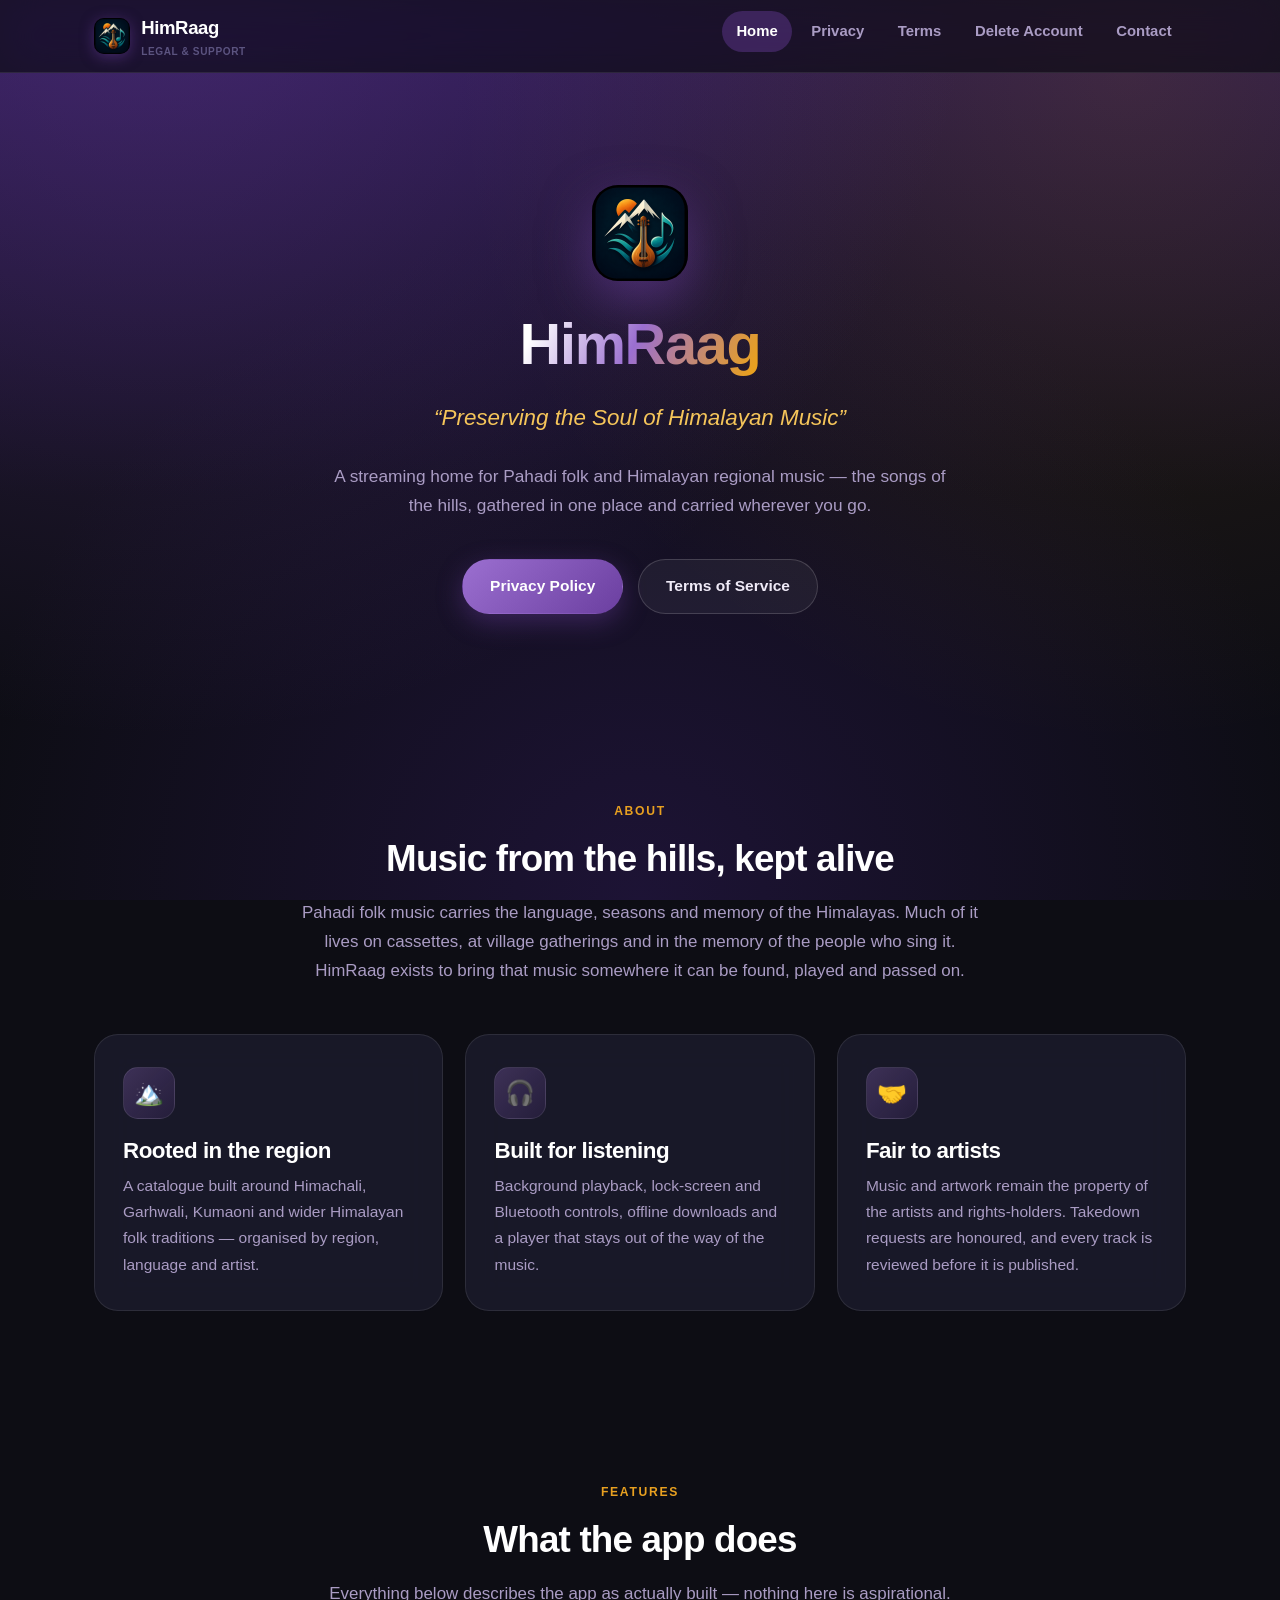
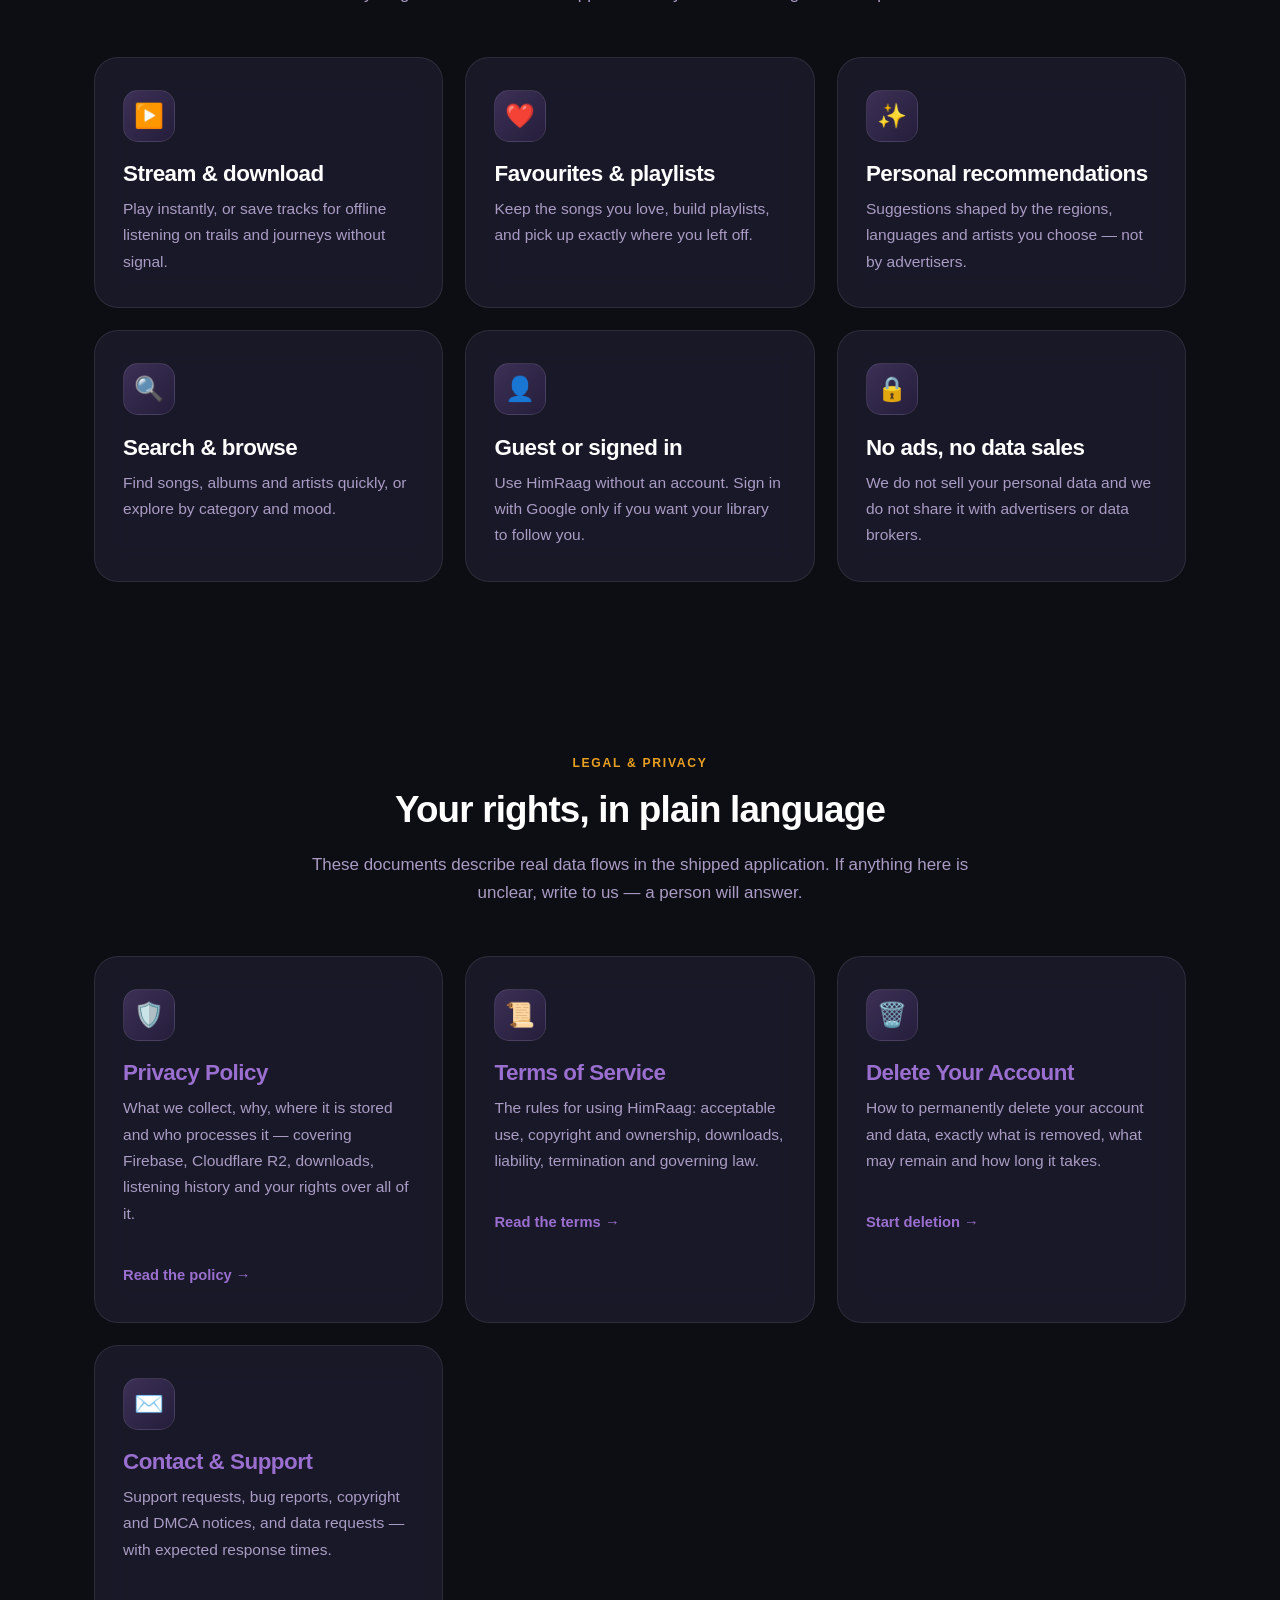
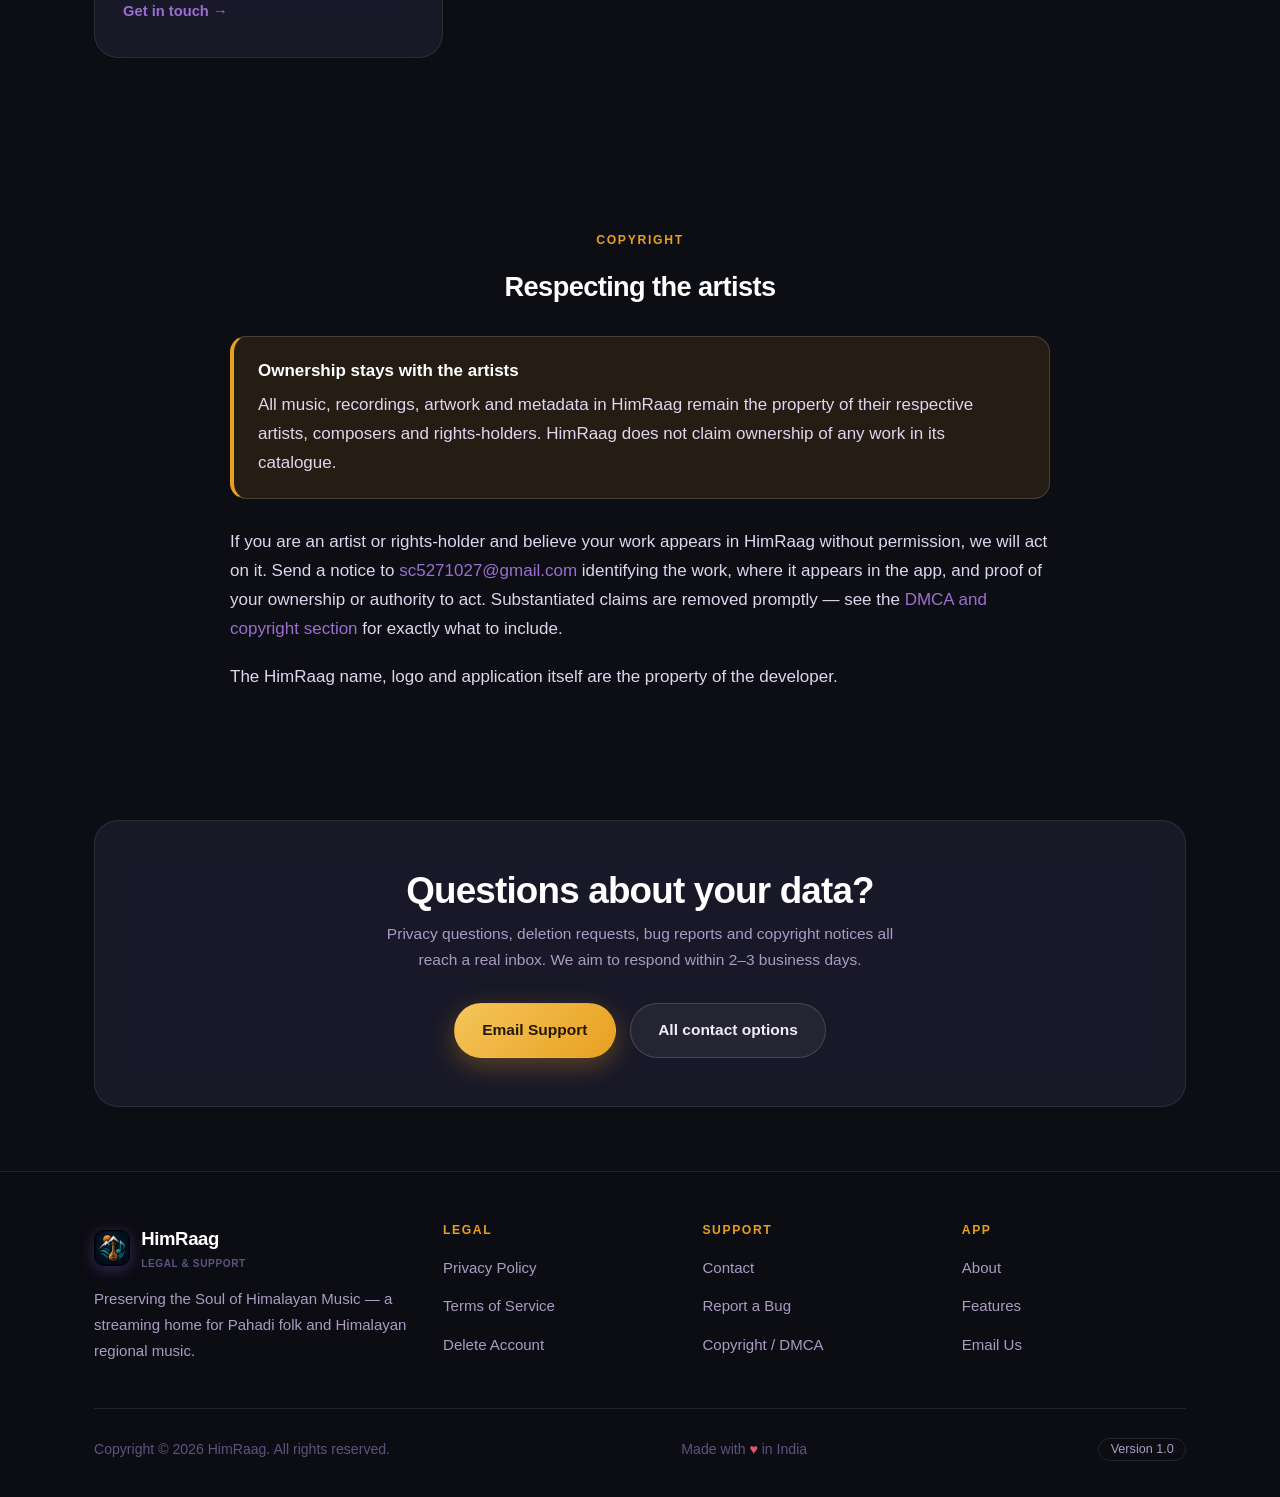
==== index.html @ b39564b3 "Create production legal website for HimRaag Replaces the placeholder README with a complete static l" ====
<!DOCTYPE html>
<html lang="en">
<head>
<meta charset="utf-8">
<meta name="viewport" content="width=device-width, initial-scale=1">
<title>HimRaag — Preserving the Soul of Himalayan Music</title>
<meta name="description" content="HimRaag is a music streaming app for Pahadi folk and Himalayan regional music. Read our privacy policy, terms of service, account deletion process and contact details.">
<meta name="keywords" content="HimRaag, Pahadi music, Himalayan music, folk music app, Himachali songs, Uttarakhandi music, privacy policy, terms of service, Android music app">
<meta name="author" content="Sumit Chauhan">
<meta name="theme-color" content="#0D0D14">
<link rel="canonical" href="https://gosling-dude.github.io/himraag-legal/">

<!-- Open Graph -->
<meta property="og:type" content="website">
<meta property="og:site_name" content="HimRaag">
<meta property="og:title" content="HimRaag — Preserving the Soul of Himalayan Music">
<meta property="og:description" content="Official legal and support home for HimRaag, a streaming app for Pahadi folk and Himalayan regional music.">
<meta property="og:url" content="https://gosling-dude.github.io/himraag-legal/">
<meta property="og:image" content="https://gosling-dude.github.io/himraag-legal/assets/images/logo.png">
<meta property="og:locale" content="en_IN">

<!-- Twitter -->
<meta name="twitter:card" content="summary">
<meta name="twitter:title" content="HimRaag — Preserving the Soul of Himalayan Music">
<meta name="twitter:description" content="Official legal and support home for HimRaag, a streaming app for Pahadi folk and Himalayan regional music.">
<meta name="twitter:image" content="https://gosling-dude.github.io/himraag-legal/assets/images/logo.png">

<link rel="icon" href="assets/images/logo.png" type="image/png">
<link rel="apple-touch-icon" href="assets/images/logo.png">
<link rel="stylesheet" href="assets/css/style.css">
</head>
<body>
<a class="skip-link" href="#main">Skip to content</a>

<header class="site-header">
  <div class="container">
    <nav class="nav" aria-label="Primary">
      <a class="brand" href="index.html">
        <img src="assets/images/logo.png" alt="" width="36" height="36">
        <span>HimRaag<small>Legal &amp; Support</small></span>
      </a>
      <input type="checkbox" id="nav-toggle" class="nav-toggle" aria-label="Toggle navigation menu">
      <label for="nav-toggle" class="nav-toggle-label"><span></span></label>
      <ul class="nav-links">
        <li><a href="index.html" aria-current="page">Home</a></li>
        <li><a href="privacy.html">Privacy</a></li>
        <li><a href="terms.html">Terms</a></li>
        <li><a href="delete-account.html">Delete Account</a></li>
        <li><a href="contact.html">Contact</a></li>
      </ul>
    </nav>
  </div>
</header>

<main id="main">

  <!-- Hero -->
  <section class="hero">
    <div class="container">
      <img class="hero-logo" src="assets/images/logo.png" alt="HimRaag app icon" width="96" height="96">
      <h1 class="rise"><span class="grad-text">HimRaag</span></h1>
      <p class="tagline rise rise-1">&ldquo;Preserving the Soul of Himalayan Music&rdquo;</p>
      <p class="lede rise rise-2">
        A streaming home for Pahadi folk and Himalayan regional music &mdash; the songs of
        the hills, gathered in one place and carried wherever you go.
      </p>
      <div class="btn-row center rise rise-3">
        <a class="btn btn-primary" href="privacy.html">Privacy Policy</a>
        <a class="btn btn-ghost" href="terms.html">Terms of Service</a>
      </div>
    </div>
  </section>

  <!-- About -->
  <section class="section" id="about">
    <div class="container">
      <div class="section-head center">
        <span class="eyebrow">About</span>
        <h2>Music from the hills, kept alive</h2>
        <p>
          Pahadi folk music carries the language, seasons and memory of the Himalayas. Much of it
          lives on cassettes, at village gatherings and in the memory of the people who sing it.
          HimRaag exists to bring that music somewhere it can be found, played and passed on.
        </p>
      </div>

      <div class="grid grid-3">
        <article class="card">
          <div class="card-icon" aria-hidden="true">🏔️</div>
          <h3>Rooted in the region</h3>
          <p>
            A catalogue built around Himachali, Garhwali, Kumaoni and wider Himalayan folk
            traditions &mdash; organised by region, language and artist.
          </p>
        </article>
        <article class="card">
          <div class="card-icon" aria-hidden="true">🎧</div>
          <h3>Built for listening</h3>
          <p>
            Background playback, lock-screen and Bluetooth controls, offline downloads and a
            player that stays out of the way of the music.
          </p>
        </article>
        <article class="card">
          <div class="card-icon" aria-hidden="true">🤝</div>
          <h3>Fair to artists</h3>
          <p>
            Music and artwork remain the property of the artists and rights-holders. Takedown
            requests are honoured, and every track is reviewed before it is published.
          </p>
        </article>
      </div>
    </div>
  </section>

  <!-- Features -->
  <section class="section section--tight" id="features">
    <div class="container">
      <div class="section-head center">
        <span class="eyebrow">Features</span>
        <h2>What the app does</h2>
        <p>Everything below describes the app as actually built &mdash; nothing here is aspirational.</p>
      </div>

      <div class="grid grid-3">
        <article class="card">
          <div class="card-icon" aria-hidden="true">▶️</div>
          <h3>Stream &amp; download</h3>
          <p>Play instantly, or save tracks for offline listening on trails and journeys without signal.</p>
        </article>
        <article class="card">
          <div class="card-icon" aria-hidden="true">❤️</div>
          <h3>Favourites &amp; playlists</h3>
          <p>Keep the songs you love, build playlists, and pick up exactly where you left off.</p>
        </article>
        <article class="card">
          <div class="card-icon" aria-hidden="true">✨</div>
          <h3>Personal recommendations</h3>
          <p>Suggestions shaped by the regions, languages and artists you choose &mdash; not by advertisers.</p>
        </article>
        <article class="card">
          <div class="card-icon" aria-hidden="true">🔍</div>
          <h3>Search &amp; browse</h3>
          <p>Find songs, albums and artists quickly, or explore by category and mood.</p>
        </article>
        <article class="card">
          <div class="card-icon" aria-hidden="true">👤</div>
          <h3>Guest or signed in</h3>
          <p>Use HimRaag without an account. Sign in with Google only if you want your library to follow you.</p>
        </article>
        <article class="card">
          <div class="card-icon" aria-hidden="true">🔒</div>
          <h3>No ads, no data sales</h3>
          <p>We do not sell your personal data and we do not share it with advertisers or data brokers.</p>
        </article>
      </div>
    </div>
  </section>

  <!-- Legal hub -->
  <section class="section" id="legal">
    <div class="container">
      <div class="section-head center">
        <span class="eyebrow">Legal &amp; Privacy</span>
        <h2>Your rights, in plain language</h2>
        <p>
          These documents describe real data flows in the shipped application. If anything here
          is unclear, write to us &mdash; a person will answer.
        </p>
      </div>

      <div class="grid grid-2">
        <article class="card">
          <div class="card-icon" aria-hidden="true">🛡️</div>
          <h3><a class="card-link" href="privacy.html">Privacy Policy</a></h3>
          <p>
            What we collect, why, where it is stored and who processes it &mdash; covering Firebase,
            Cloudflare R2, downloads, listening history and your rights over all of it.
          </p>
          <span class="card-arrow">Read the policy →</span>
        </article>

        <article class="card">
          <div class="card-icon" aria-hidden="true">📜</div>
          <h3><a class="card-link" href="terms.html">Terms of Service</a></h3>
          <p>
            The rules for using HimRaag: acceptable use, copyright and ownership, downloads,
            liability, termination and governing law.
          </p>
          <span class="card-arrow">Read the terms →</span>
        </article>

        <article class="card">
          <div class="card-icon" aria-hidden="true">🗑️</div>
          <h3><a class="card-link" href="delete-account.html">Delete Your Account</a></h3>
          <p>
            How to permanently delete your account and data, exactly what is removed, what may
            remain and how long it takes.
          </p>
          <span class="card-arrow">Start deletion →</span>
        </article>

        <article class="card">
          <div class="card-icon" aria-hidden="true">✉️</div>
          <h3><a class="card-link" href="contact.html">Contact &amp; Support</a></h3>
          <p>
            Support requests, bug reports, copyright and DMCA notices, and data requests &mdash;
            with expected response times.
          </p>
          <span class="card-arrow">Get in touch →</span>
        </article>
      </div>
    </div>
  </section>

  <!-- Copyright -->
  <section class="section section--tight" id="copyright">
    <div class="container">
      <div class="prose" style="padding-block:0">
        <div class="section-head center" style="margin-bottom:2rem">
          <span class="eyebrow">Copyright</span>
          <h2>Respecting the artists</h2>
        </div>

        <div class="callout callout--gold">
          <strong>Ownership stays with the artists</strong>
          <p>
            All music, recordings, artwork and metadata in HimRaag remain the property of their
            respective artists, composers and rights-holders. HimRaag does not claim ownership of
            any work in its catalogue.
          </p>
        </div>

        <p>
          If you are an artist or rights-holder and believe your work appears in HimRaag without
          permission, we will act on it. Send a notice to
          <a href="mailto:sc5271027@gmail.com">sc5271027@gmail.com</a> identifying the work, where
          it appears in the app, and proof of your ownership or authority to act. Substantiated
          claims are removed promptly &mdash; see the
          <a href="contact.html#dmca">DMCA and copyright section</a> for exactly what to include.
        </p>

        <p style="margin-bottom:0">
          The HimRaag name, logo and application itself are the property of the developer.
        </p>
      </div>
    </div>
  </section>

  <!-- Contact CTA -->
  <section class="section section--tight">
    <div class="container">
      <div class="card" style="text-align:center;padding:3rem 1.75rem">
        <h2 style="margin-bottom:0.5rem">Questions about your data?</h2>
        <p style="max-width:520px;margin:0 auto 1.8rem;color:var(--text-dim)">
          Privacy questions, deletion requests, bug reports and copyright notices all reach a real
          inbox. We aim to respond within 2&ndash;3 business days.
        </p>
        <div class="btn-row center">
          <a class="btn btn-gold" href="mailto:sc5271027@gmail.com">Email Support</a>
          <a class="btn btn-ghost" href="contact.html">All contact options</a>
        </div>
      </div>
    </div>
  </section>

</main>

<footer class="site-footer">
  <div class="container">
    <div class="footer-top">
      <div class="footer-brand">
        <a class="brand" href="index.html">
          <img src="assets/images/logo.png" alt="" width="36" height="36">
          <span>HimRaag<small>Legal &amp; Support</small></span>
        </a>
        <p>Preserving the Soul of Himalayan Music &mdash; a streaming home for Pahadi folk and Himalayan regional music.</p>
      </div>

      <div class="footer-col">
        <h4>Legal</h4>
        <ul>
          <li><a href="privacy.html">Privacy Policy</a></li>
          <li><a href="terms.html">Terms of Service</a></li>
          <li><a href="delete-account.html">Delete Account</a></li>
        </ul>
      </div>

      <div class="footer-col">
        <h4>Support</h4>
        <ul>
          <li><a href="contact.html">Contact</a></li>
          <li><a href="contact.html#bugs">Report a Bug</a></li>
          <li><a href="contact.html#dmca">Copyright / DMCA</a></li>
        </ul>
      </div>

      <div class="footer-col">
        <h4>App</h4>
        <ul>
          <li><a href="index.html#about">About</a></li>
          <li><a href="index.html#features">Features</a></li>
          <li><a href="mailto:sc5271027@gmail.com">Email Us</a></li>
        </ul>
      </div>
    </div>

    <div class="footer-bottom">
      <p>Copyright &copy; <span>2026</span> HimRaag. All rights reserved.</p>
      <p>Made with <span class="heart" aria-hidden="true">&hearts;</span><span class="sr-only"> love</span> in India</p>
      <p><span class="version">Version 1.0</span></p>
    </div>
  </div>
</footer>

</body>
</html>
---- assets/css/style.css ----
/* ==========================================================================
   HimRaag — Legal Site
   Preserving the Soul of Himalayan Music

   Pure CSS. No frameworks, no external fonts, no JavaScript dependencies.
   Palette is taken verbatim from the Flutter app (lib/core/theme/app_colors.dart)
   so the website and the product read as one brand.
   ========================================================================== */

/* --------------------------------------------------------------------------
   1. Design tokens
   -------------------------------------------------------------------------- */
:root {
  /* Brand — matches AppColors in the Android app */
  --purple:        #6B3FA0;   /* Deep mountain purple  */
  --purple-dark:   #4A2B70;
  --purple-light:  #9B6FD0;
  --gold:          #E8A020;   /* Saffron / turmeric    */
  --gold-light:    #F5C55A;

  /* Surfaces */
  --bg:            #0D0D14;
  --surface:       #1A1A2E;
  --card:          #232338;
  --elevated:      #2C2C45;
  --grad-start:    #2A1850;

  /* Text */
  --text:          #F0EBF8;
  --text-dim:      #AA9CC4;
  --text-faint:    #5C5480;

  /* Semantic */
  --danger:        #E5556B;
  --success:       #4FC17A;

  /* Glass */
  --glass-bg:      rgba(35, 35, 56, 0.55);
  --glass-brd:     rgba(255, 255, 255, 0.09);
  --glass-brd-hi:  rgba(255, 255, 255, 0.16);

  /* Geometry */
  --r-sm: 10px;
  --r-md: 16px;
  --r-lg: 24px;
  --r-xl: 32px;
  --maxw: 1140px;
  --maxw-prose: 820px;

  /* Motion */
  --ease: cubic-bezier(0.22, 1, 0.36, 1);
  --dur: 0.45s;

  /* Type scale */
  --f-sans: -apple-system, BlinkMacSystemFont, "Segoe UI", "Inter", Roboto,
            "Helvetica Neue", Arial, "Noto Sans", sans-serif;
  --f-mono: "SF Mono", "Cascadia Mono", "Fira Code", Consolas, monospace;
}

/* --------------------------------------------------------------------------
   2. Reset
   -------------------------------------------------------------------------- */
*, *::before, *::after { box-sizing: border-box; }

html {
  -webkit-text-size-adjust: 100%;
  scroll-behavior: smooth;
  scroll-padding-top: 90px;   /* clears the sticky header on anchor jumps */
}

body {
  margin: 0;
  font-family: var(--f-sans);
  font-size: 17px;
  line-height: 1.7;
  color: var(--text);
  background: var(--bg);
  -webkit-font-smoothing: antialiased;
  -moz-osx-font-smoothing: grayscale;
  overflow-x: hidden;
}

/* Ambient gradient wash. Fixed + layered behind everything, costs no repaint. */
body::before {
  content: "";
  position: fixed;
  inset: 0;
  z-index: -1;
  background:
    radial-gradient(circle at 12% -10%, rgba(107, 63, 160, 0.42), transparent 55%),
    radial-gradient(circle at 88% 8%,  rgba(232, 160, 32, 0.13), transparent 48%),
    radial-gradient(circle at 50% 100%, rgba(42, 24, 80, 0.55), transparent 62%),
    linear-gradient(180deg, var(--grad-start) 0%, var(--bg) 55%);
}

img { max-width: 100%; height: auto; display: block; border-style: none; }

a { color: var(--purple-light); text-decoration: none; transition: color 0.2s var(--ease); }
a:hover { color: var(--gold-light); }

h1, h2, h3, h4 {
  margin: 0 0 0.5em;
  line-height: 1.2;
  font-weight: 750;
  letter-spacing: -0.022em;
  color: #fff;
}

h1 { font-size: clamp(2.1rem, 5.4vw, 3.6rem); }
h2 { font-size: clamp(1.55rem, 3.4vw, 2.3rem); }
h3 { font-size: clamp(1.15rem, 2.2vw, 1.4rem); }
p  { margin: 0 0 1.15em; }

ul, ol { margin: 0 0 1.15em; padding-left: 1.35em; }
li { margin-bottom: 0.5em; }

code {
  font-family: var(--f-mono);
  font-size: 0.87em;
  background: rgba(255, 255, 255, 0.07);
  border: 1px solid var(--glass-brd);
  border-radius: 6px;
  padding: 0.15em 0.45em;
  color: var(--gold-light);
  word-break: break-word;
}

hr {
  border: 0;
  height: 1px;
  margin: 2.6rem 0;
  background: linear-gradient(90deg, transparent, var(--glass-brd-hi), transparent);
}

/* Visible focus for keyboard users — never remove without a replacement. */
:focus-visible {
  outline: 2px solid var(--gold);
  outline-offset: 3px;
  border-radius: 4px;
}

::selection { background: var(--purple); color: #fff; }

/* --------------------------------------------------------------------------
   3. Layout
   -------------------------------------------------------------------------- */
.container {
  width: 100%;
  max-width: var(--maxw);
  margin-inline: auto;
  padding-inline: 24px;
}

.section { padding: clamp(3.5rem, 8vw, 6.5rem) 0; }
.section--tight { padding: clamp(2.5rem, 5vw, 4rem) 0; }

.section-head { max-width: 680px; margin-bottom: 3rem; }
.section-head.center { margin-inline: auto; text-align: center; }
.section-head p { color: var(--text-dim); font-size: 1.06rem; margin-bottom: 0; }

.eyebrow {
  display: inline-block;
  font-size: 0.76rem;
  font-weight: 700;
  letter-spacing: 0.14em;
  text-transform: uppercase;
  color: var(--gold);
  margin-bottom: 0.9rem;
}

/* Visually hidden, still announced by screen readers. */
.sr-only {
  position: absolute;
  width: 1px;
  height: 1px;
  padding: 0;
  margin: -1px;
  overflow: hidden;
  clip: rect(0, 0, 0, 0);
  white-space: nowrap;
  border: 0;
}

/* Skip link — first tab stop on every page. */
.skip-link {
  position: absolute;
  left: -9999px;
  top: 0;
  z-index: 200;
  background: var(--purple);
  color: #fff;
  padding: 0.8rem 1.4rem;
  border-radius: 0 0 var(--r-sm) 0;
  font-weight: 600;
}
.skip-link:focus {
  left: 0;
  color: #fff;
}

/* --------------------------------------------------------------------------
   4. Header / navigation  (mobile menu is pure CSS — no JS)
   -------------------------------------------------------------------------- */
.site-header {
  position: sticky;
  top: 0;
  z-index: 100;
  background: rgba(13, 13, 20, 0.72);
  backdrop-filter: blur(22px) saturate(150%);
  -webkit-backdrop-filter: blur(22px) saturate(150%);
  border-bottom: 1px solid var(--glass-brd);
}

.nav {
  display: flex;
  align-items: center;
  justify-content: space-between;
  gap: 1rem;
  min-height: 72px;
}

.brand {
  display: flex;
  align-items: center;
  gap: 0.7rem;
  font-weight: 800;
  font-size: 1.16rem;
  letter-spacing: -0.02em;
  color: #fff;
  flex-shrink: 0;
}
.brand:hover { color: #fff; }
.brand img {
  width: 36px;
  height: 36px;
  border-radius: 10px;
  box-shadow: 0 3px 14px rgba(107, 63, 160, 0.5);
}
.brand span small {
  display: block;
  font-size: 0.63rem;
  font-weight: 600;
  letter-spacing: 0.06em;
  color: var(--text-faint);
  text-transform: uppercase;
}

.nav-links {
  display: flex;
  align-items: center;
  gap: 0.3rem;
  list-style: none;
  margin: 0;
  padding: 0;
}

.nav-links a {
  display: block;
  padding: 0.5rem 0.9rem;
  border-radius: 999px;
  font-size: 0.93rem;
  font-weight: 600;
  color: var(--text-dim);
  transition: color 0.2s var(--ease), background 0.2s var(--ease);
}
.nav-links a:hover { color: #fff; background: rgba(255, 255, 255, 0.07); }

/* Current page — also carries aria-current in the markup */
.nav-links a[aria-current="page"] {
  color: #fff;
  background: rgba(107, 63, 160, 0.42);
}

/* Hamburger — hidden on desktop, toggled by a checkbox on mobile */
.nav-toggle { display: none; }
.nav-toggle-label { display: none; }

/* --------------------------------------------------------------------------
   5. Buttons
   -------------------------------------------------------------------------- */
.btn {
  display: inline-flex;
  align-items: center;
  justify-content: center;
  gap: 0.55rem;
  padding: 0.85rem 1.7rem;
  border: 1px solid transparent;
  border-radius: 999px;
  font: inherit;
  font-size: 0.97rem;
  font-weight: 650;
  cursor: pointer;
  text-align: center;
  transition: transform 0.25s var(--ease), box-shadow 0.25s var(--ease),
              background 0.25s var(--ease), border-color 0.25s var(--ease);
}

.btn-primary {
  background: linear-gradient(135deg, var(--purple-light), var(--purple));
  color: #fff;
  box-shadow: 0 8px 26px rgba(107, 63, 160, 0.42);
}
.btn-primary:hover {
  color: #fff;
  transform: translateY(-2px);
  box-shadow: 0 13px 34px rgba(107, 63, 160, 0.58);
}

.btn-gold {
  background: linear-gradient(135deg, var(--gold-light), var(--gold));
  color: #23180A;
  box-shadow: 0 8px 26px rgba(232, 160, 32, 0.32);
}
.btn-gold:hover {
  color: #23180A;
  transform: translateY(-2px);
  box-shadow: 0 13px 34px rgba(232, 160, 32, 0.45);
}

.btn-ghost {
  background: rgba(255, 255, 255, 0.05);
  border-color: var(--glass-brd-hi);
  color: var(--text);
}
.btn-ghost:hover {
  background: rgba(255, 255, 255, 0.1);
  color: #fff;
  transform: translateY(-2px);
}

.btn-row { display: flex; flex-wrap: wrap; gap: 0.9rem; }
.btn-row.center { justify-content: center; }

/* --------------------------------------------------------------------------
   6. Hero
   -------------------------------------------------------------------------- */
.hero {
  position: relative;
  padding: clamp(3.5rem, 10vw, 7rem) 0 clamp(3rem, 7vw, 5rem);
  text-align: center;
  overflow: hidden;
}

.hero-logo {
  width: 96px;
  height: 96px;
  margin: 0 auto 1.8rem;
  border-radius: 26px;
  box-shadow: 0 18px 50px rgba(107, 63, 160, 0.55);
  animation: float 7s ease-in-out infinite;
}

.hero h1 { margin-bottom: 0.35em; }

.hero .tagline {
  font-size: clamp(1.05rem, 2.6vw, 1.4rem);
  font-weight: 500;
  font-style: italic;
  color: var(--gold-light);
  margin-bottom: 1.1em;
}

.hero .lede {
  max-width: 640px;
  margin: 0 auto 2.2em;
  color: var(--text-dim);
  font-size: 1.08rem;
}

/* Gradient wordmark */
.grad-text {
  background: linear-gradient(115deg, #fff 8%, var(--purple-light) 48%, var(--gold) 96%);
  -webkit-background-clip: text;
  background-clip: text;
  -webkit-text-fill-color: transparent;
  color: transparent;
}

/* --------------------------------------------------------------------------
   7. Cards & grids
   -------------------------------------------------------------------------- */
.grid { display: grid; gap: 1.4rem; }
.grid-2 { grid-template-columns: repeat(auto-fit, minmax(300px, 1fr)); }
.grid-3 { grid-template-columns: repeat(auto-fit, minmax(268px, 1fr)); }

.card {
  position: relative;
  background: var(--glass-bg);
  backdrop-filter: blur(18px) saturate(140%);
  -webkit-backdrop-filter: blur(18px) saturate(140%);
  border: 1px solid var(--glass-brd);
  border-radius: var(--r-lg);
  padding: 2rem 1.75rem;
  transition: transform 0.35s var(--ease), border-color 0.35s var(--ease),
              box-shadow 0.35s var(--ease);
}
.card:hover {
  transform: translateY(-5px);
  border-color: var(--glass-brd-hi);
  box-shadow: 0 20px 46px rgba(0, 0, 0, 0.42);
}
.card h3 { margin-bottom: 0.5rem; }
.card p:last-child { margin-bottom: 0; }
.card p { color: var(--text-dim); font-size: 0.97rem; }

/* Whole-card link */
.card-link::after {
  content: "";
  position: absolute;
  inset: 0;
  border-radius: inherit;
}

.card-icon {
  display: grid;
  place-items: center;
  width: 52px;
  height: 52px;
  margin-bottom: 1.2rem;
  border-radius: 15px;
  background: linear-gradient(135deg, rgba(155, 111, 208, 0.28), rgba(107, 63, 160, 0.16));
  border: 1px solid var(--glass-brd);
  font-size: 1.5rem;
  line-height: 1;
}

.card-arrow {
  display: inline-flex;
  align-items: center;
  gap: 0.4rem;
  margin-top: 1.1rem;
  font-size: 0.92rem;
  font-weight: 650;
  color: var(--purple-light);
}
.card:hover .card-arrow { color: var(--gold-light); }

/* --------------------------------------------------------------------------
   8. Legal document pages
   -------------------------------------------------------------------------- */
.page-header {
  padding: clamp(2.8rem, 7vw, 4.6rem) 0 clamp(1.8rem, 4vw, 2.6rem);
  border-bottom: 1px solid var(--glass-brd);
  text-align: center;
}
.page-header h1 { margin-bottom: 0.45rem; }
.page-header .meta {
  color: var(--text-faint);
  font-size: 0.9rem;
  margin-bottom: 0;
}
.page-header .meta strong { color: var(--text-dim); font-weight: 600; }

.prose {
  max-width: var(--maxw-prose);
  margin-inline: auto;
  padding-block: clamp(2.2rem, 5vw, 3.4rem);
}
.prose h2 {
  margin-top: 2.8rem;
  padding-top: 0.4rem;
  font-size: clamp(1.3rem, 2.6vw, 1.7rem);
}
.prose h2:first-of-type { margin-top: 0; }
.prose h3 { margin-top: 1.9rem; font-size: 1.1rem; color: var(--gold-light); }
.prose p, .prose li { color: #DED6EE; }
.prose strong { color: #fff; font-weight: 680; }

/* Table of contents */
.toc {
  background: var(--glass-bg);
  backdrop-filter: blur(18px);
  -webkit-backdrop-filter: blur(18px);
  border: 1px solid var(--glass-brd);
  border-radius: var(--r-md);
  padding: 1.5rem 1.7rem;
  margin-bottom: 2.6rem;
}
.toc h2 {
  margin: 0 0 0.9rem;
  font-size: 0.78rem !important;
  letter-spacing: 0.13em;
  text-transform: uppercase;
  color: var(--gold);
}
.toc ol {
  columns: 2;
  column-gap: 2rem;
  margin: 0;
  padding-left: 1.2em;
  font-size: 0.93rem;
}
.toc li { margin-bottom: 0.35em; break-inside: avoid; }
.toc a { color: var(--text-dim); }
.toc a:hover { color: var(--gold-light); }

/* Callouts */
.callout {
  border-radius: var(--r-md);
  border: 1px solid var(--glass-brd-hi);
  border-left: 4px solid var(--purple-light);
  background: rgba(107, 63, 160, 0.14);
  padding: 1.25rem 1.5rem;
  margin: 1.8rem 0;
}
.callout p:last-child { margin-bottom: 0; }
.callout--gold  { border-left-color: var(--gold);   background: rgba(232, 160, 32, 0.11); }
.callout--danger{ border-left-color: var(--danger); background: rgba(229, 85, 107, 0.11); }
.callout--ok    { border-left-color: var(--success);background: rgba(79, 193, 122, 0.10); }
.callout strong:first-child { display: block; margin-bottom: 0.35rem; color: #fff; }

/* Tables — scroll horizontally on small screens rather than breaking layout */
.table-wrap {
  overflow-x: auto;
  margin: 1.6rem 0;
  border: 1px solid var(--glass-brd);
  border-radius: var(--r-md);
  -webkit-overflow-scrolling: touch;
}
table {
  width: 100%;
  min-width: 460px;
  border-collapse: collapse;
  font-size: 0.94rem;
}
th, td {
  padding: 0.85rem 1.15rem;
  text-align: left;
  border-bottom: 1px solid var(--glass-brd);
  vertical-align: top;
}
th {
  background: rgba(255, 255, 255, 0.05);
  color: #fff;
  font-weight: 680;
  font-size: 0.86rem;
  letter-spacing: 0.03em;
  white-space: nowrap;
}
tbody tr:last-child td { border-bottom: 0; }
tbody tr:hover { background: rgba(255, 255, 255, 0.028); }

/* Numbered step list */
.steps { list-style: none; counter-reset: step; padding: 0; margin: 1.8rem 0; }
.steps li {
  counter-increment: step;
  position: relative;
  padding: 0 0 1.5rem 3.4rem;
  margin: 0;
}
.steps li::before {
  content: counter(step);
  position: absolute;
  left: 0;
  top: -2px;
  width: 36px;
  height: 36px;
  display: grid;
  place-items: center;
  border-radius: 50%;
  background: linear-gradient(135deg, var(--purple-light), var(--purple));
  color: #fff;
  font-weight: 700;
  font-size: 0.95rem;
}
/* Connector line between steps */
.steps li:not(:last-child)::after {
  content: "";
  position: absolute;
  left: 17px;
  top: 40px;
  bottom: 6px;
  width: 2px;
  background: linear-gradient(180deg, var(--purple), transparent);
}
.steps li strong { display: block; color: #fff; margin-bottom: 0.2rem; }

/* Contact method tiles */
.contact-grid { display: grid; gap: 1.2rem; grid-template-columns: repeat(auto-fit, minmax(272px, 1fr)); }
.contact-card {
  background: var(--glass-bg);
  backdrop-filter: blur(18px);
  -webkit-backdrop-filter: blur(18px);
  border: 1px solid var(--glass-brd);
  border-radius: var(--r-lg);
  padding: 1.7rem;
  transition: transform 0.3s var(--ease), border-color 0.3s var(--ease);
}
.contact-card:hover { transform: translateY(-4px); border-color: var(--glass-brd-hi); }
.contact-card .label {
  font-size: 0.74rem;
  font-weight: 700;
  letter-spacing: 0.12em;
  text-transform: uppercase;
  color: var(--gold);
  margin-bottom: 0.55rem;
}
.contact-card .value { font-size: 1.04rem; font-weight: 650; color: #fff; word-break: break-word; }
.contact-card .value a { color: #fff; }
.contact-card .value a:hover { color: var(--gold-light); }
.contact-card .note { font-size: 0.9rem; color: var(--text-dim); margin: 0.5rem 0 0; }

/* Email chip */
.email-chip {
  display: inline-flex;
  align-items: center;
  gap: 0.55rem;
  padding: 0.7rem 1.3rem;
  border-radius: 999px;
  background: rgba(255, 255, 255, 0.06);
  border: 1px solid var(--glass-brd-hi);
  font-weight: 650;
  color: #fff;
  font-size: 1rem;
  word-break: break-all;
}
.email-chip:hover { background: rgba(255, 255, 255, 0.11); color: var(--gold-light); }

/* --------------------------------------------------------------------------
   9. Footer
   -------------------------------------------------------------------------- */
.site-footer {
  margin-top: auto;
  border-top: 1px solid var(--glass-brd);
  background: rgba(13, 13, 20, 0.62);
  backdrop-filter: blur(18px);
  -webkit-backdrop-filter: blur(18px);
  padding: 3.2rem 0 2.2rem;
}
.footer-top {
  display: grid;
  gap: 2.2rem;
  grid-template-columns: minmax(240px, 1.4fr) repeat(auto-fit, minmax(160px, 1fr));
  padding-bottom: 2.4rem;
  border-bottom: 1px solid var(--glass-brd);
}
.footer-brand p {
  color: var(--text-dim);
  font-size: 0.94rem;
  max-width: 330px;
  margin: 0.9rem 0 0;
}
.footer-col h4 {
  font-size: 0.76rem;
  letter-spacing: 0.13em;
  text-transform: uppercase;
  color: var(--gold);
  margin-bottom: 1rem;
}
.footer-col ul { list-style: none; margin: 0; padding: 0; }
.footer-col li { margin-bottom: 0.6rem; }
.footer-col a { color: var(--text-dim); font-size: 0.94rem; }
.footer-col a:hover { color: #fff; }

.footer-bottom {
  display: flex;
  flex-wrap: wrap;
  gap: 0.6rem 1.4rem;
  align-items: center;
  justify-content: space-between;
  padding-top: 1.8rem;
  font-size: 0.88rem;
  color: var(--text-faint);
}
.footer-bottom p { margin: 0; }
.footer-bottom .heart { color: var(--danger); }
.footer-bottom .version {
  padding: 0.2rem 0.7rem;
  border: 1px solid var(--glass-brd);
  border-radius: 999px;
  font-size: 0.79rem;
  color: var(--text-dim);
}

/* --------------------------------------------------------------------------
   10. 404
   -------------------------------------------------------------------------- */
.error-page {
  min-height: 68vh;
  display: grid;
  place-items: center;
  text-align: center;
  padding: 4rem 0;
}
.error-code {
  font-size: clamp(5.5rem, 21vw, 11rem);
  font-weight: 850;
  line-height: 0.9;
  letter-spacing: -0.045em;
  margin-bottom: 0.5rem;
}
.error-page h1 { font-size: clamp(1.5rem, 4vw, 2.2rem); }
.error-page p { color: var(--text-dim); max-width: 480px; margin-inline: auto; }

/* --------------------------------------------------------------------------
   11. Page scaffold
   -------------------------------------------------------------------------- */
body { display: flex; flex-direction: column; min-height: 100vh; }
main { flex: 1 0 auto; }

/* --------------------------------------------------------------------------
   12. Animation
   -------------------------------------------------------------------------- */
@keyframes float {
  0%, 100% { transform: translateY(0); }
  50%      { transform: translateY(-11px); }
}

@keyframes rise {
  from { opacity: 0; transform: translateY(18px); }
  to   { opacity: 1; transform: none; }
}

.rise { animation: rise 0.75s var(--ease) both; }
.rise-1 { animation-delay: 0.06s; }
.rise-2 { animation-delay: 0.14s; }
.rise-3 { animation-delay: 0.22s; }
.rise-4 { animation-delay: 0.3s; }

/* --------------------------------------------------------------------------
   13. Responsive
   -------------------------------------------------------------------------- */
@media (max-width: 860px) {
  .toc ol { columns: 1; }
}

@media (max-width: 780px) {
  body { font-size: 16px; }

  /* Hamburger button */
  .nav-toggle-label {
    display: grid;
    place-items: center;
    width: 44px;
    height: 44px;
    margin-right: -8px;
    border-radius: 12px;
    cursor: pointer;
    color: var(--text);
  }
  .nav-toggle-label:hover { background: rgba(255, 255, 255, 0.07); }
  .nav-toggle-label span,
  .nav-toggle-label span::before,
  .nav-toggle-label span::after {
    content: "";
    display: block;
    width: 21px;
    height: 2px;
    border-radius: 2px;
    background: currentColor;
    transition: transform 0.3s var(--ease), opacity 0.2s var(--ease);
  }
  .nav-toggle-label span::before { transform: translateY(-7px); }
  .nav-toggle-label span::after  { transform: translateY(5px); }

  /* Collapsed menu */
  .nav-links {
    position: absolute;
    top: 100%;
    left: 0;
    right: 0;
    flex-direction: column;
    align-items: stretch;
    gap: 0;
    padding: 0 16px;
    background: rgba(16, 16, 26, 0.97);
    backdrop-filter: blur(22px);
    -webkit-backdrop-filter: blur(22px);
    border-bottom: 1px solid var(--glass-brd);
    max-height: 0;
    overflow: hidden;
    visibility: hidden;
    transition: max-height 0.38s var(--ease), padding 0.38s var(--ease),
                visibility 0s linear 0.38s;
  }
  .nav-links a { padding: 0.95rem 0.6rem; border-radius: var(--r-sm); }

  .nav-toggle:checked ~ .nav-links {
    max-height: 340px;
    padding: 8px 16px 18px;
    visibility: visible;
    transition: max-height 0.38s var(--ease), padding 0.38s var(--ease),
                visibility 0s;
  }
  /* Hamburger morphs into a cross */
  .nav-toggle:checked ~ .nav-toggle-label span { background: transparent; }
  .nav-toggle:checked ~ .nav-toggle-label span::before { transform: rotate(45deg); }
  .nav-toggle:checked ~ .nav-toggle-label span::after  { transform: rotate(-45deg); }

  /* Keyboard access to the hamburger */
  .nav-toggle:focus-visible ~ .nav-toggle-label {
    outline: 2px solid var(--gold);
    outline-offset: 2px;
  }

  .card { padding: 1.7rem 1.4rem; }
  .footer-top { grid-template-columns: 1fr 1fr; }
  .footer-brand { grid-column: 1 / -1; }
  .footer-bottom { justify-content: flex-start; }
  .steps li { padding-left: 3rem; }
}

@media (max-width: 460px) {
  .container { padding-inline: 18px; }
  .btn { width: 100%; }
  .btn-row { flex-direction: column; }
  .footer-top { grid-template-columns: 1fr; }
  .brand span small { display: none; }
}

/* --------------------------------------------------------------------------
   14. Accessibility & environment preferences
   -------------------------------------------------------------------------- */
@media (prefers-reduced-motion: reduce) {
  html { scroll-behavior: auto; }
  *, *::before, *::after {
    animation-duration: 0.001ms !important;
    animation-iteration-count: 1 !important;
    transition-duration: 0.001ms !important;
  }
  .card:hover, .btn:hover, .contact-card:hover { transform: none; }
}

@media (prefers-contrast: more) {
  :root {
    --text-dim: #CFC4E4;
    --text-faint: #9C93B8;
    --glass-brd: rgba(255, 255, 255, 0.22);
  }
}

/* The site is dark by design (it mirrors the app). Forced-colors mode still
   gets a usable, system-painted rendering. */
@media (forced-colors: active) {
  .card, .contact-card, .toc, .callout { border: 1px solid CanvasText; }
  .btn { border: 1px solid ButtonText; }
}

/* --------------------------------------------------------------------------
   15. Print — legal pages are frequently printed or saved as PDF
   -------------------------------------------------------------------------- */
@media print {
  body { background: #fff; color: #000; font-size: 11pt; }
  body::before { display: none; }
  .site-header, .site-footer, .toc, .btn-row, .skip-link { display: none !important; }
  .prose { max-width: none; padding: 0; }
  h1, h2, h3 { color: #000; page-break-after: avoid; }
  .prose p, .prose li, .prose strong { color: #000; }
  a { color: #000; text-decoration: underline; }
  a[href^="http"]::after { content: " (" attr(href) ")"; font-size: 9pt; word-break: break-all; }
  .card, .callout, .table-wrap { border: 1px solid #999; break-inside: avoid; }
  table { min-width: 0; }
}
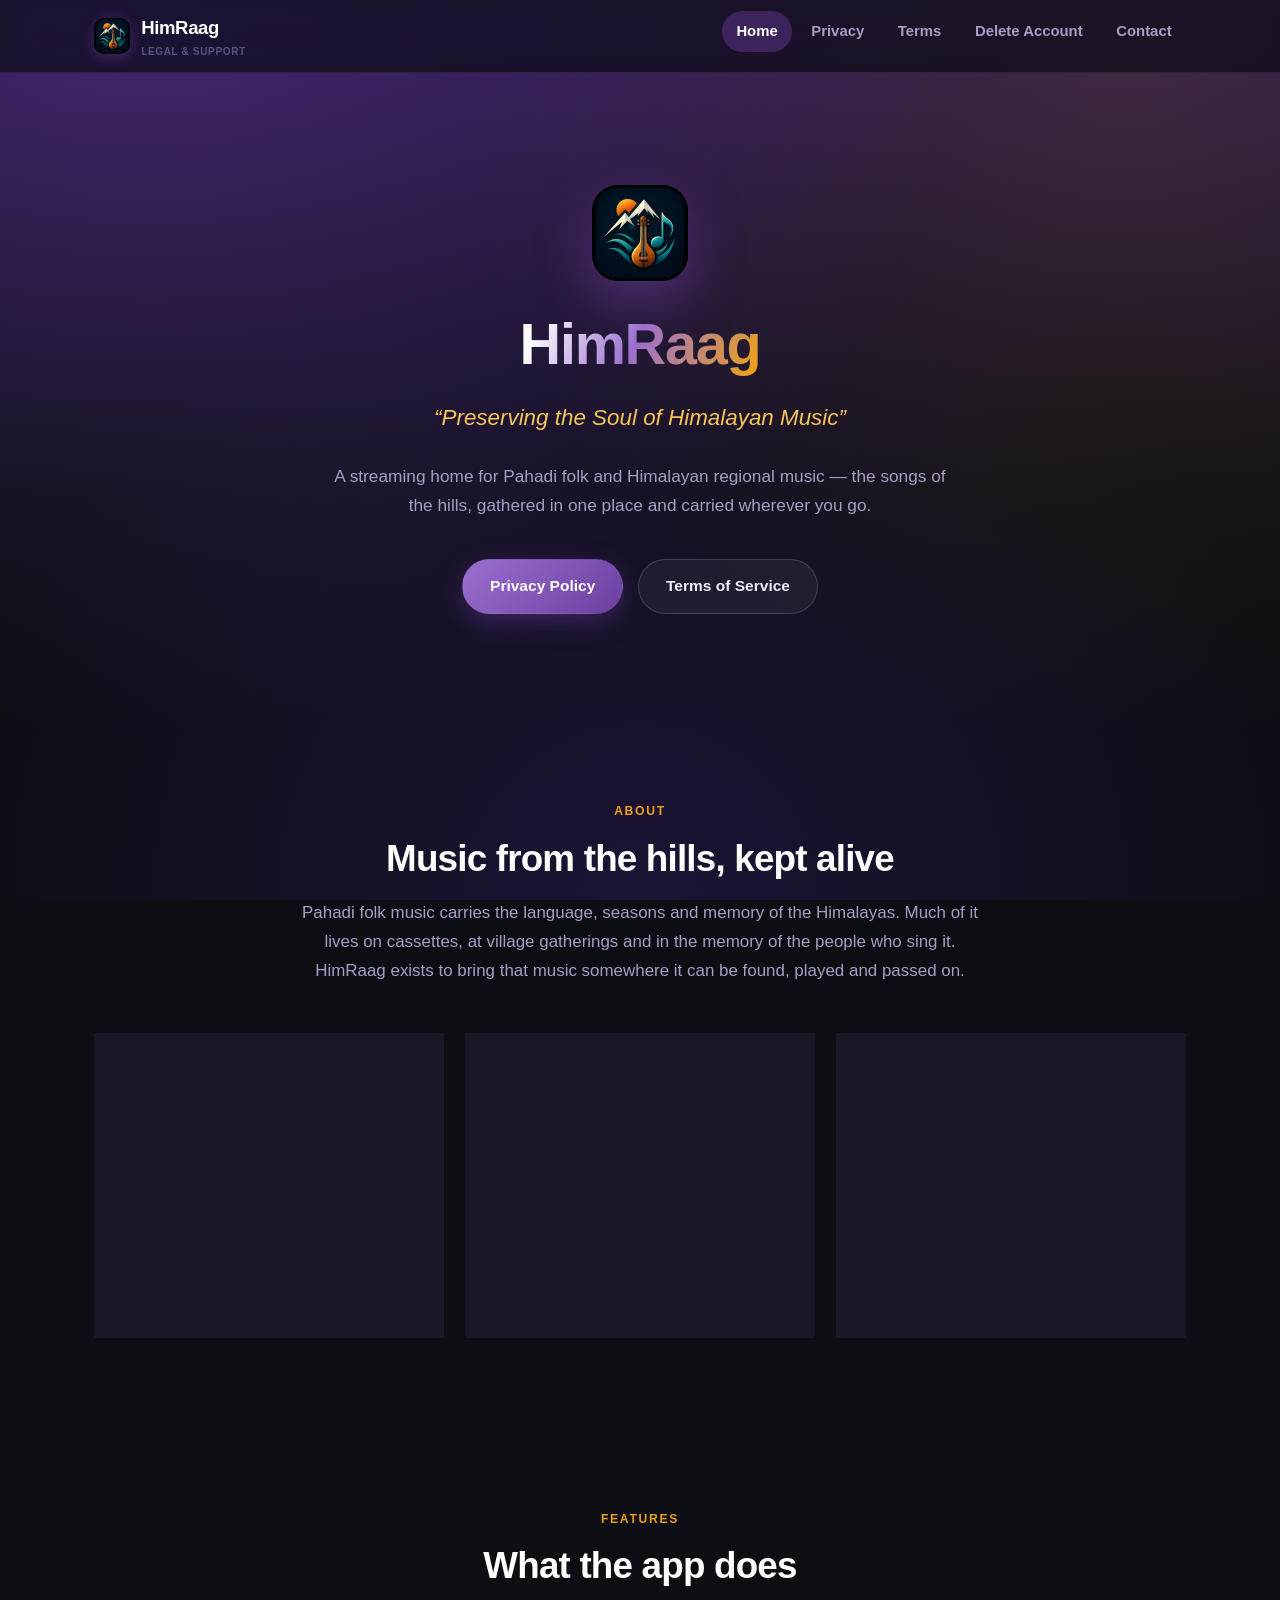
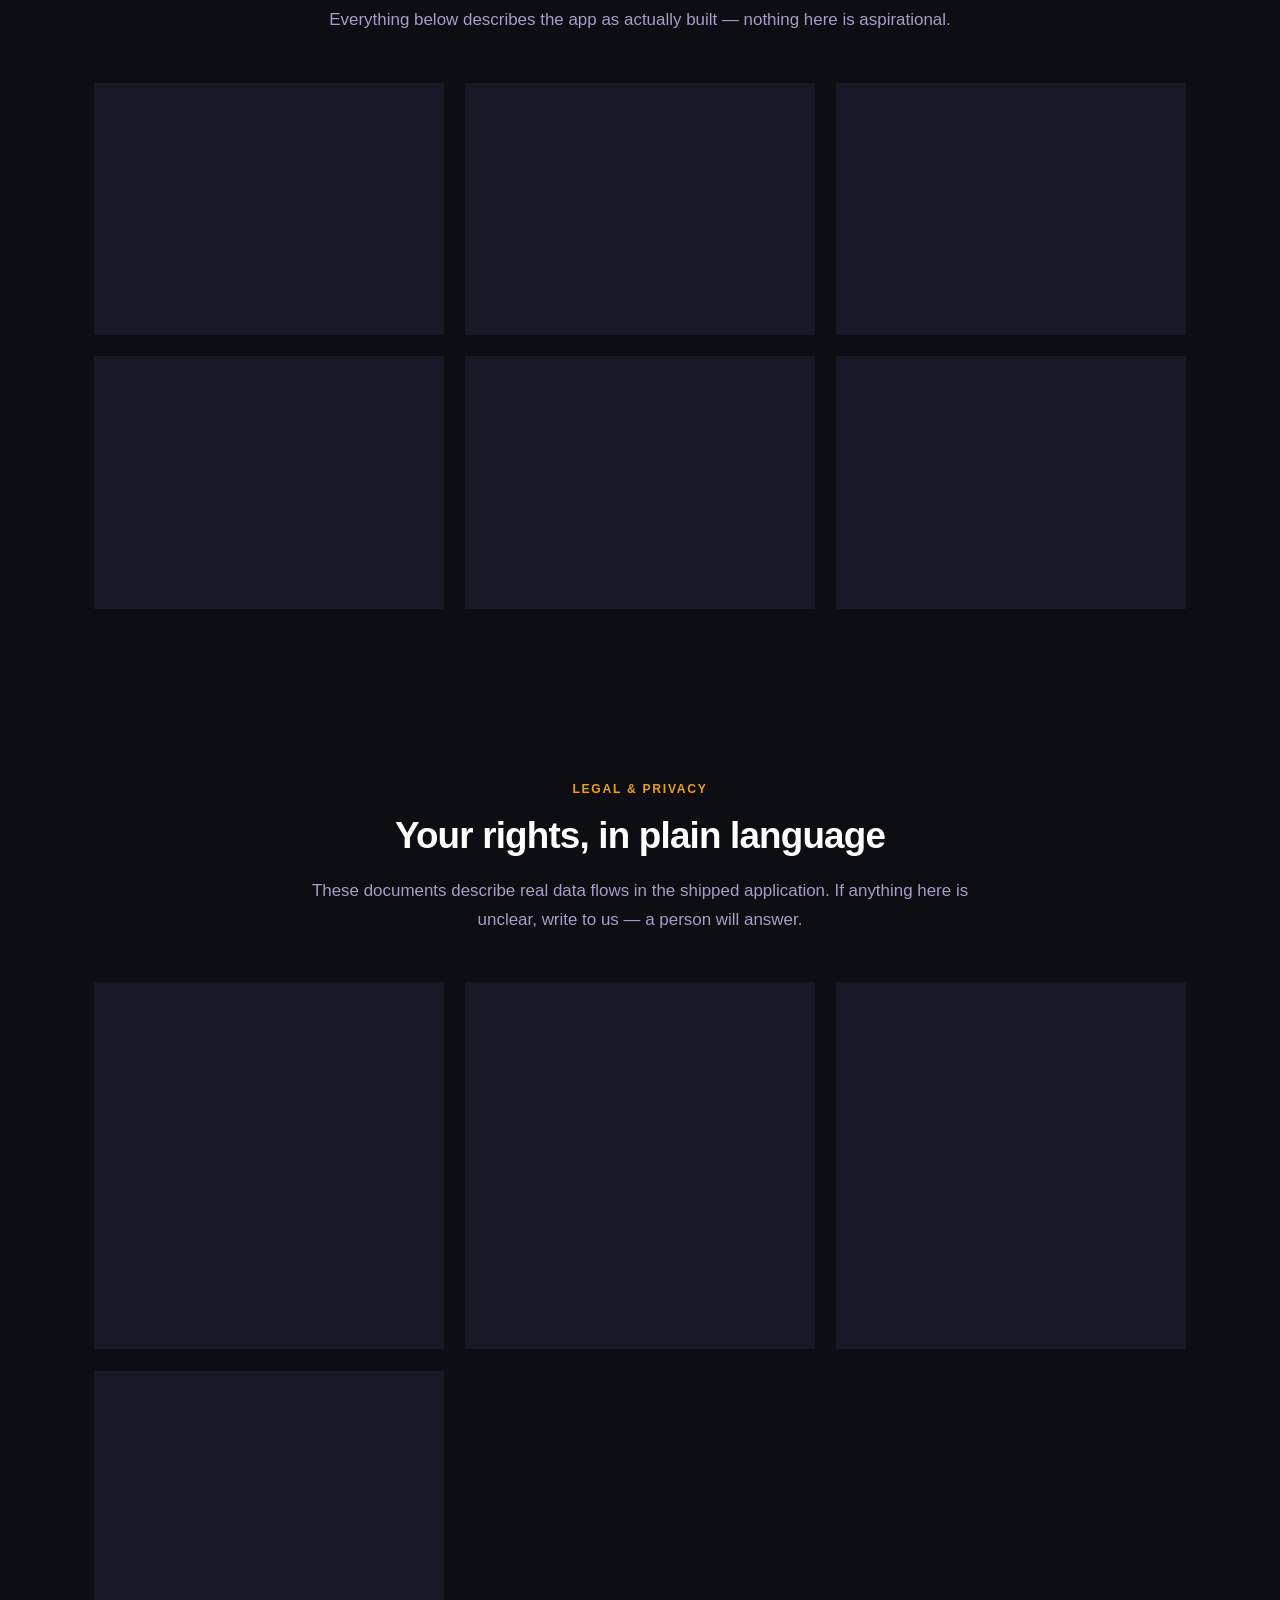
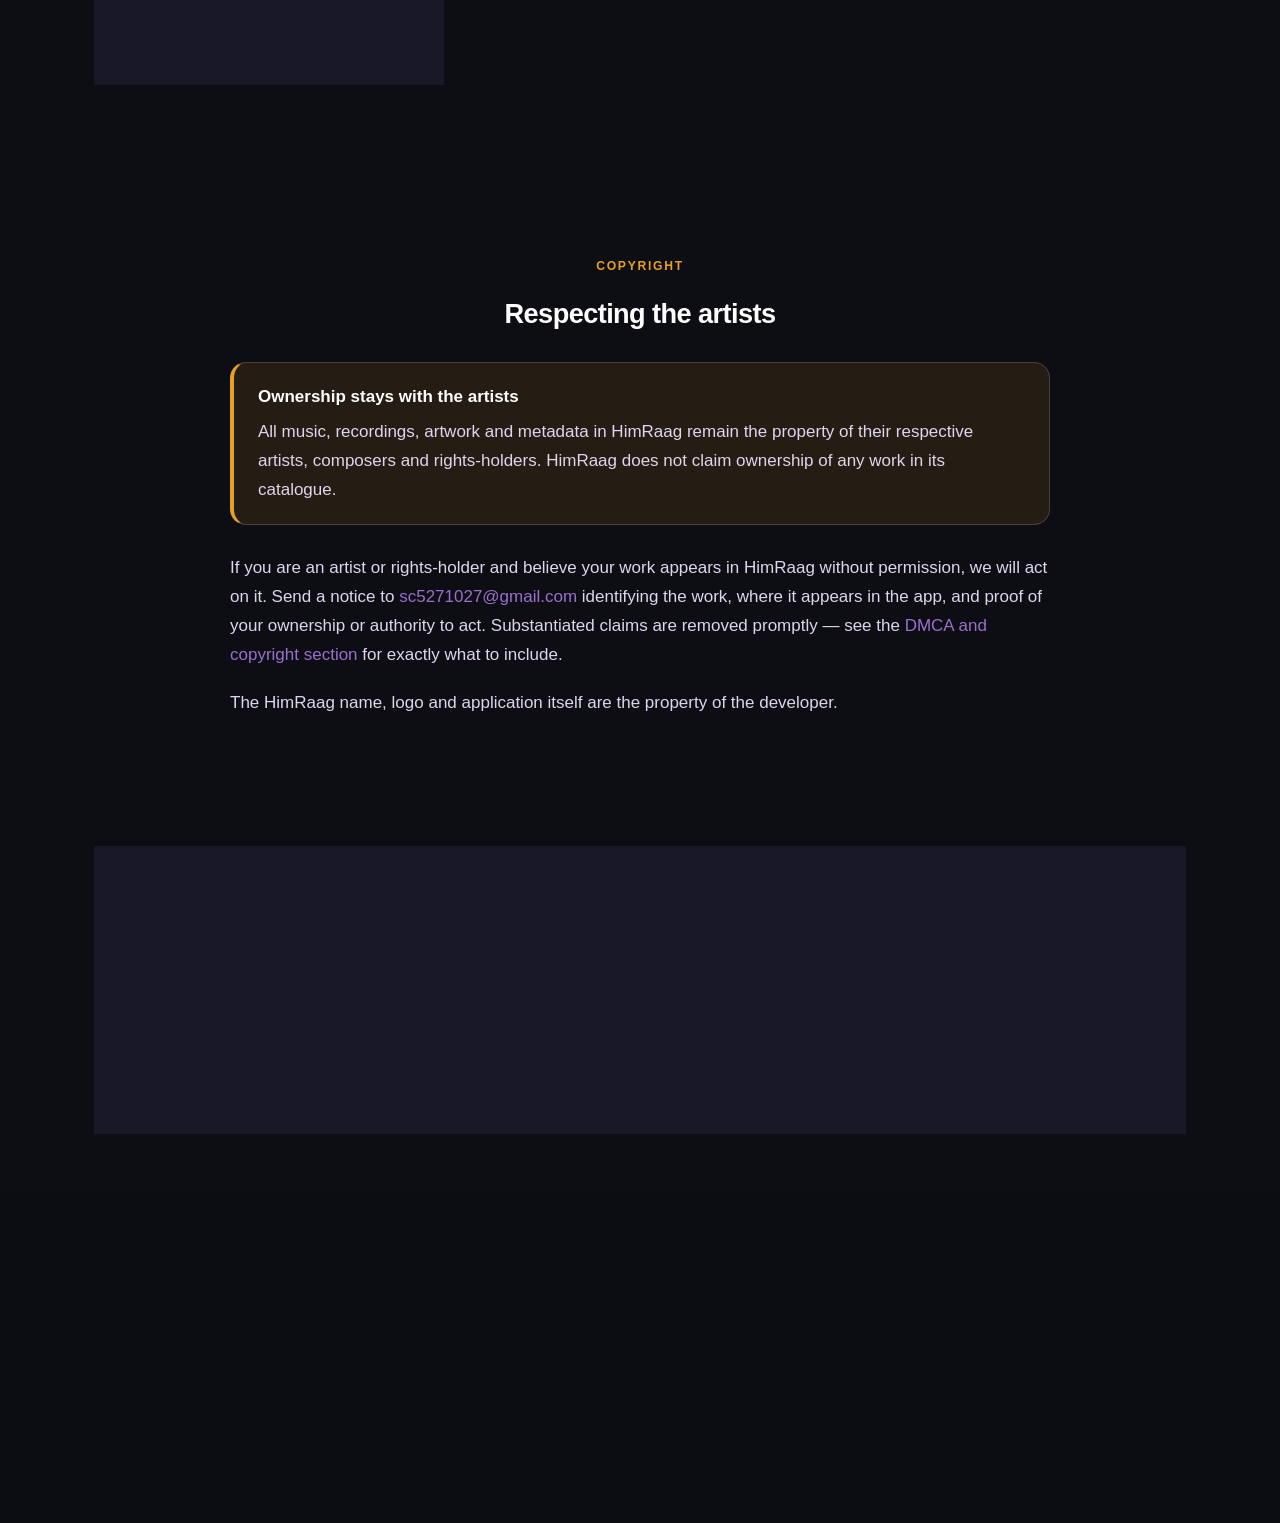
==== commit 66d99682: "Correct privacy policy, terms and deletion page for the current app Google sign-in is required (gues" ====
--- a/index.html
+++ b/index.html
@@ -106,7 +106,8 @@
           <h3>Fair to artists</h3>
           <p>
             Music and artwork remain the property of the artists and rights-holders. Takedown
-            requests are honoured, and every track is reviewed before it is published.
+            requests are honoured: rights-holders can ask for any track to be removed through
+            the <a href="contact.html#dmca">contact page</a>.
           </p>
         </article>
       </div>
@@ -136,7 +137,7 @@
         <article class="card">
           <div class="card-icon" aria-hidden="true">✨</div>
           <h3>Personal recommendations</h3>
-          <p>Suggestions shaped by the regions, languages and artists you choose &mdash; not by advertisers.</p>
+          <p>Suggestions shaped by the songs you favourite and listen to &mdash; not by advertisers.</p>
         </article>
         <article class="card">
           <div class="card-icon" aria-hidden="true">🔍</div>
@@ -145,8 +146,8 @@
         </article>
         <article class="card">
           <div class="card-icon" aria-hidden="true">👤</div>
-          <h3>Guest or signed in</h3>
-          <p>Use HimRaag without an account. Sign in with Google only if you want your library to follow you.</p>
+          <h3>Simple Google sign-in</h3>
+          <p>Sign in with your Google account to listen. Your favourites and history stay on your phone.</p>
         </article>
         <article class="card">
           <div class="card-icon" aria-hidden="true">🔒</div>
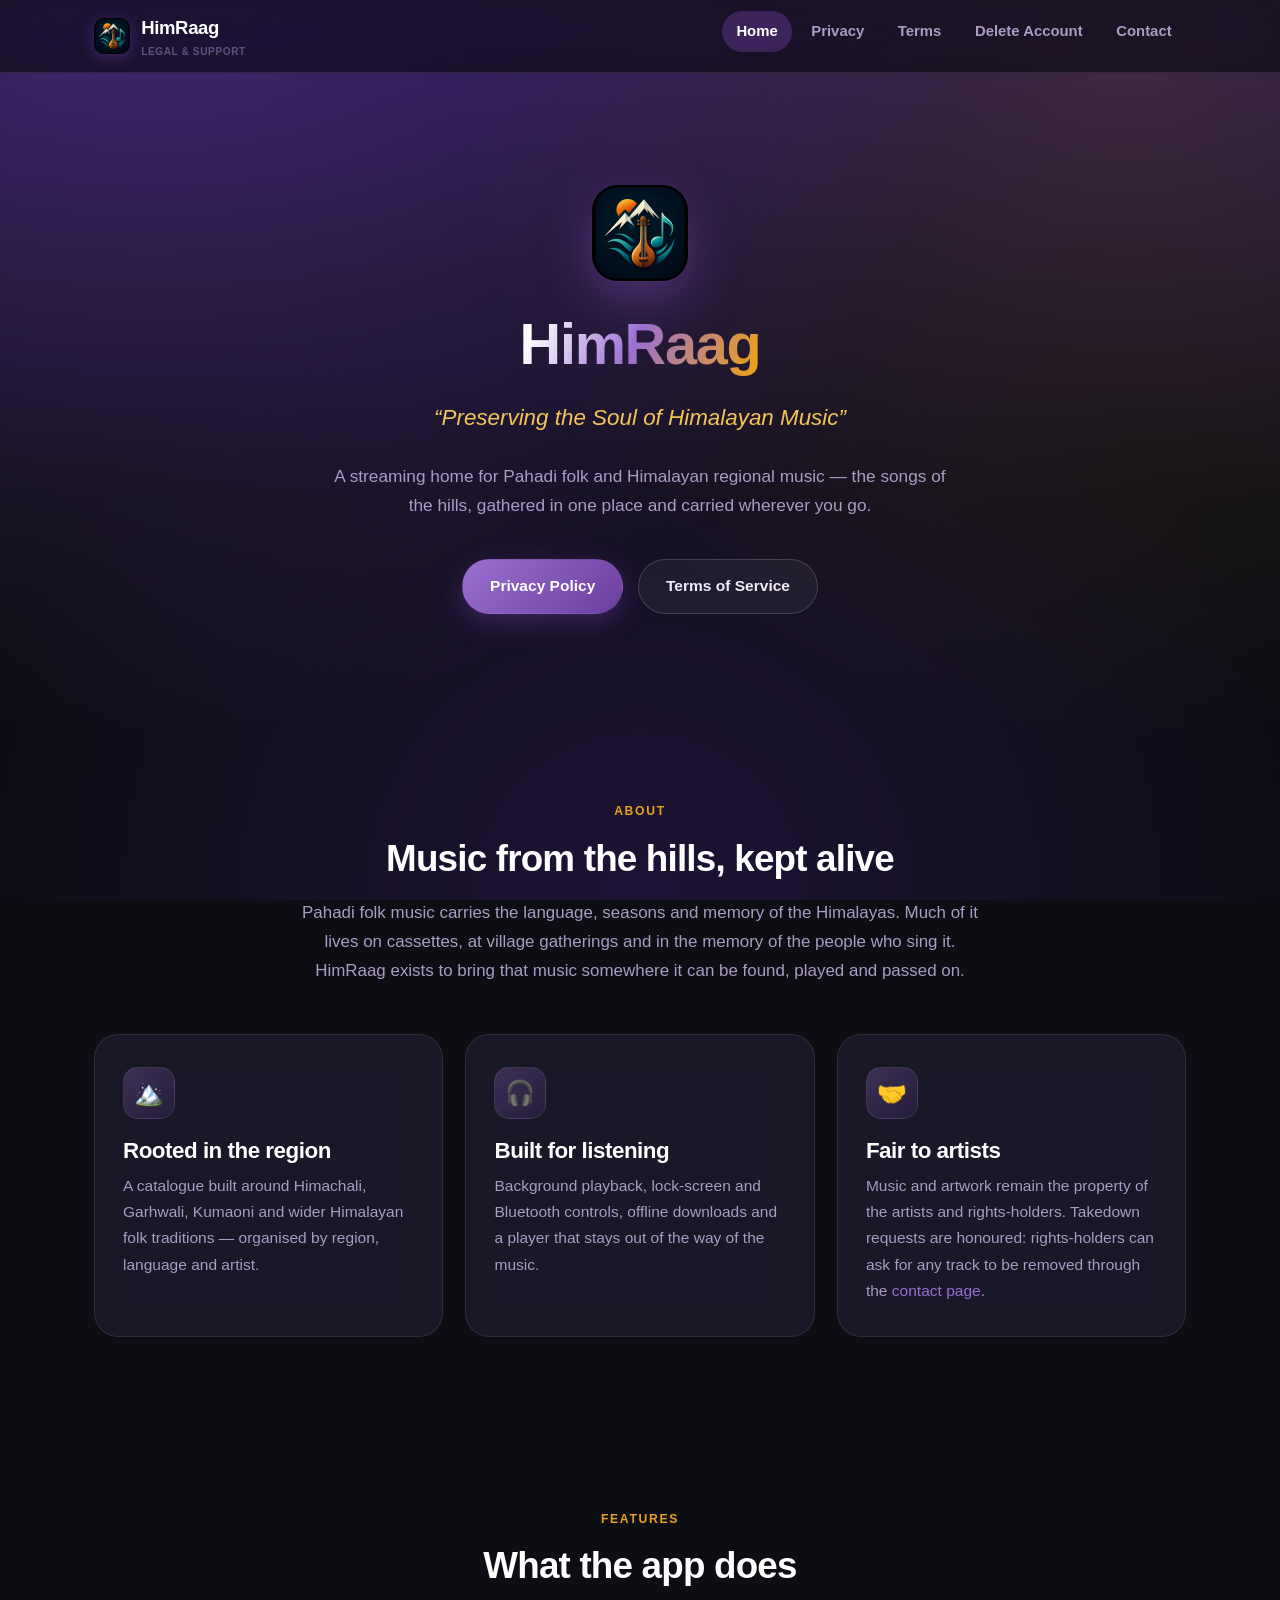
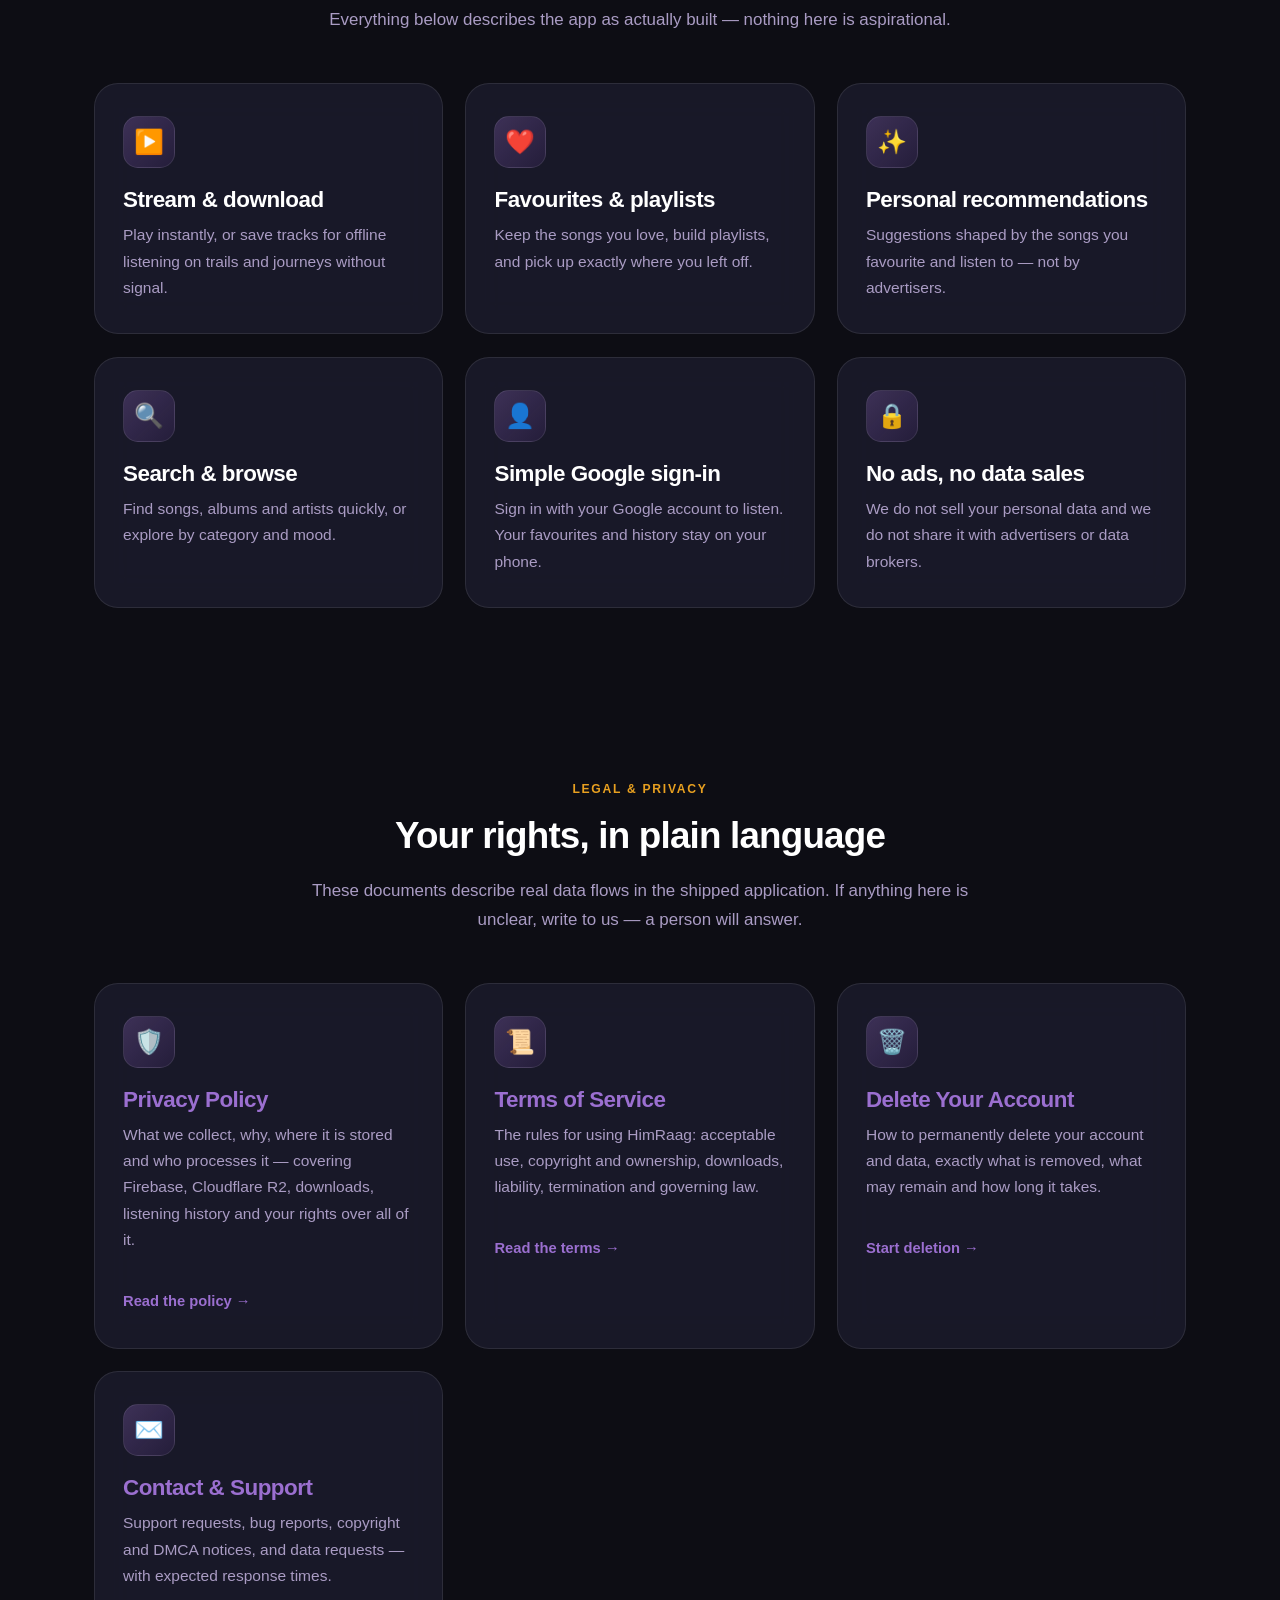
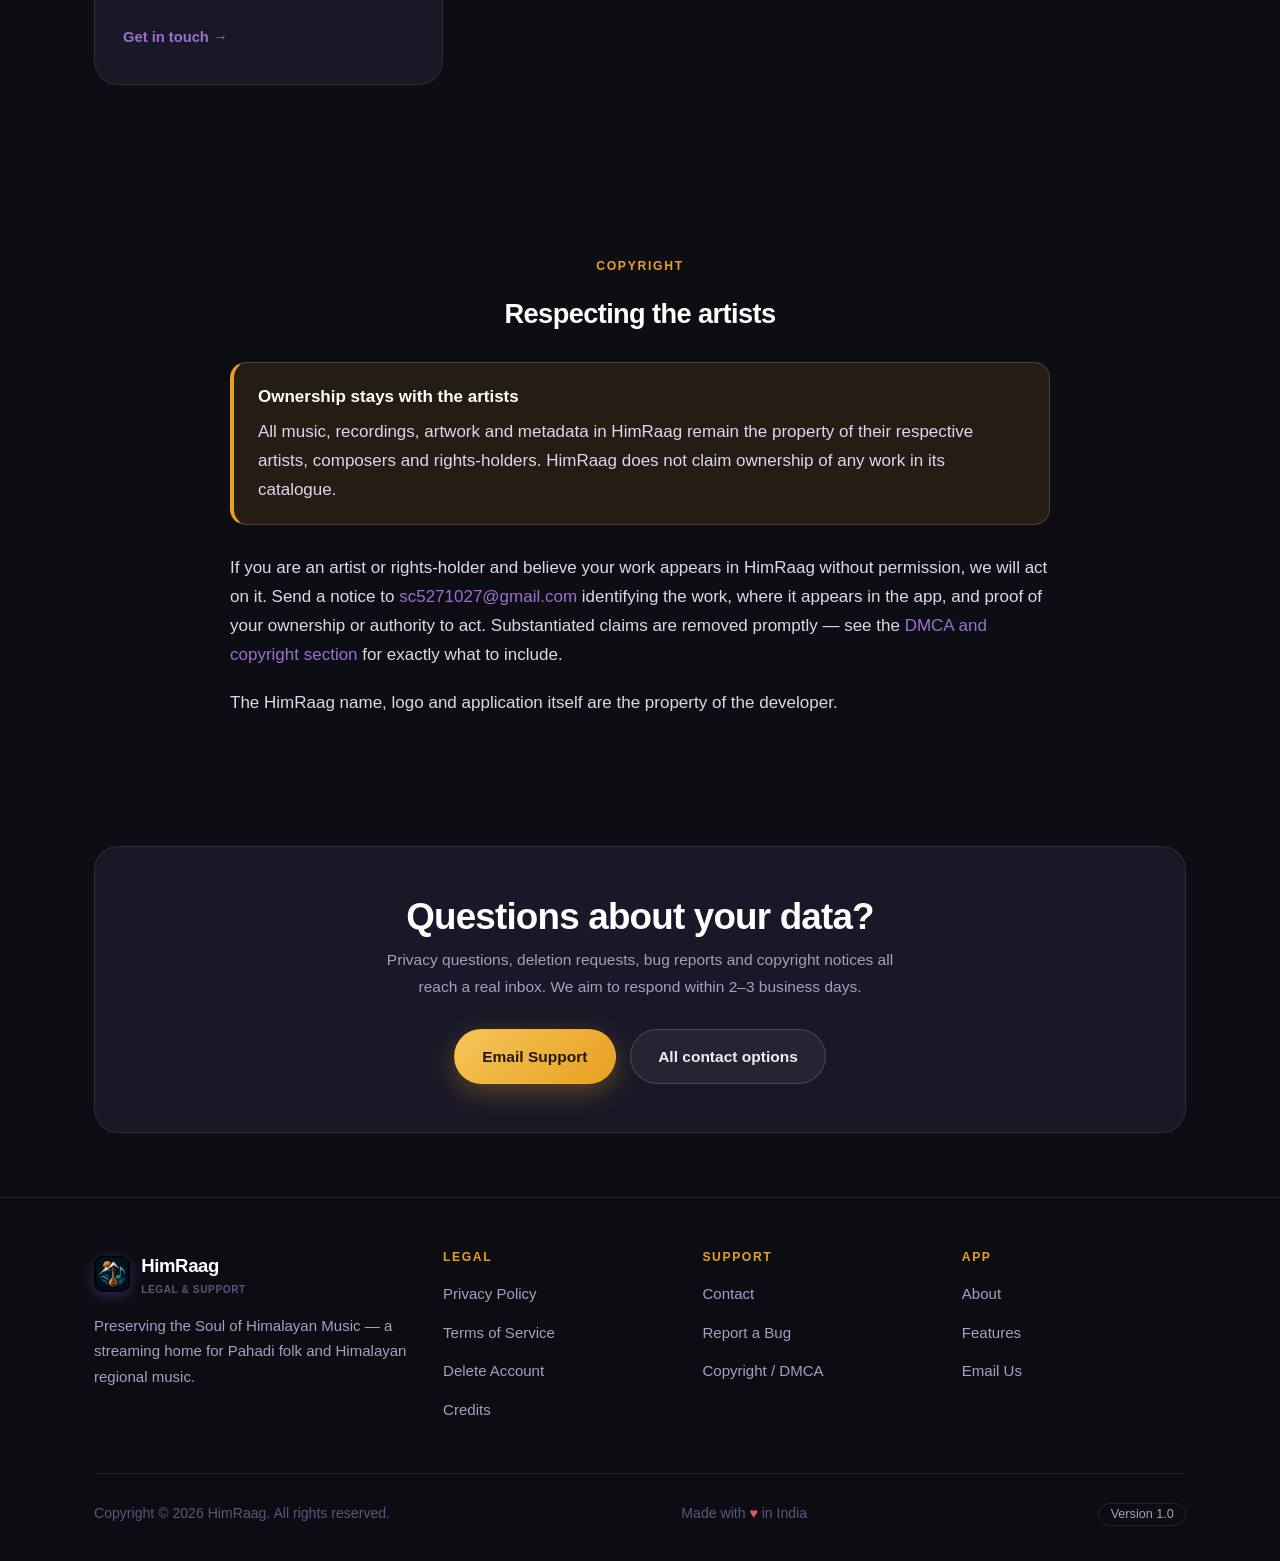
==== commit b64cb7a5: "Credits page for the app's background videos HikingFex's usage notice asks for its credit line and l" ====
--- a/index.html
+++ b/index.html
@@ -284,6 +284,7 @@
           <li><a href="privacy.html">Privacy Policy</a></li>
           <li><a href="terms.html">Terms of Service</a></li>
           <li><a href="delete-account.html">Delete Account</a></li>
+          <li><a href="credits.html">Credits</a></li>
         </ul>
       </div>
 
